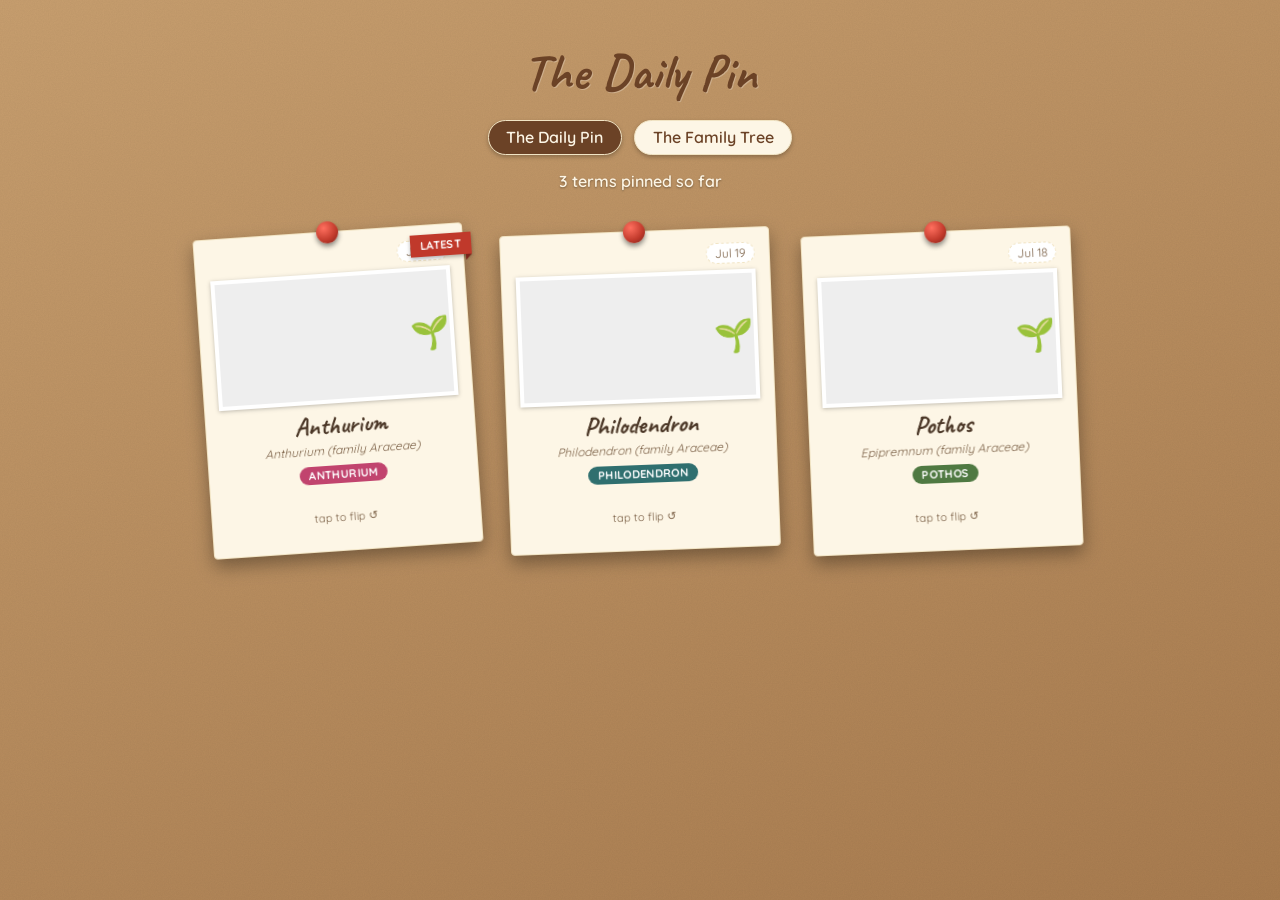
==== index.html @ f874bfda "initial commit" ====
<!DOCTYPE html>
<html lang="en">
<head>
<meta charset="UTF-8" />
<meta name="viewport" content="width=device-width, initial-scale=1.0" />
<title>Plant of the Day</title>
<link rel="preconnect" href="https://fonts.googleapis.com" />
<link href="https://fonts.googleapis.com/css2?family=Caveat:wght@600;700&family=Quicksand:wght@500;600;700&display=swap" rel="stylesheet" />
<link rel="stylesheet" href="css/style.css" />
</head>
<body>
  <header class="site-header">
    <div class="banner">
      <h1>The Daily Pin</h1>
    </div>
    <nav class="site-nav">
      <a class="nav-link is-active" href="index.html">The Daily Pin</a>
      <a class="nav-link" href="tree.html">The Family Tree</a>
    </nav>
  </header>

  <main>
    <p id="streak" class="streak"></p>
    <div id="board" class="board"></div>
  </main>

  <script src="js/plants.js"></script>
  <script src="js/app.js"></script>
</body>
</html>
---- css/style.css ----
:root {
  --cork: #c89f6f;
  --cork-dark: #a97c4f;
  --cork-shadow: #8a6239;
  --frame: #6b4226;
  --cream: #fdf6e6;
  --cream-edge: #f1e4c4;
  --ink: #4a3626;
  --ink-soft: #7a5f45;
  --pin-red: #c0392b;
  --pin-shine: #ff6f5e;
  --vine: #8a6239;

  --pothos: #4f7942;
  --philodendron: #2f6f6f;
  --anthurium: #c1446e;

  font-family: "Quicksand", "Segoe UI", system-ui, sans-serif;
}

* {
  box-sizing: border-box;
}

body {
  margin: 0;
  min-height: 100vh;
  color: var(--ink);
  background-color: var(--cork);
  background-image:
    url("data:image/svg+xml,%3Csvg xmlns='http://www.w3.org/2000/svg'%3E%3Cfilter id='n'%3E%3CfeTurbulence type='fractalNoise' baseFrequency='0.85' numOctaves='2' stitchTiles='stitch'/%3E%3CfeColorMatrix type='matrix' values='0 0 0 0 0 0 0 0 0 0 0 0 0 0 0 0 0 0 0.05 0'/%3E%3C/filter%3E%3Crect width='100%25' height='100%25' filter='url(%23n)'/%3E%3C/svg%3E"),
    linear-gradient(160deg, var(--cork) 0%, var(--cork-dark) 100%);
  padding: 0.5rem 0.5rem 3rem;
}

/* ---------- Header ---------- */

.site-header {
  text-align: center;
  padding: 2rem 1rem 1rem;
}

.banner h1 {
  font-family: "Caveat", cursive;
  font-size: 3.2rem;
  color: var(--frame);
  margin: 0;
  text-shadow: 1px 1px 0 rgba(255, 255, 255, 0.25);
}

.subtitle {
  font-size: 0.95rem;
  color: var(--ink-soft);
  margin-top: 0.25rem;
}

.site-nav {
  margin-top: 1rem;
  display: flex;
  justify-content: center;
  gap: 0.75rem;
}

.nav-link {
  text-decoration: none;
  font-weight: 600;
  color: var(--frame);
  background: var(--cream);
  padding: 0.4rem 1.1rem;
  border-radius: 999px;
  box-shadow: 0 2px 4px rgba(0, 0, 0, 0.25);
  border: 1px solid var(--cream-edge);
  transition: transform 0.15s ease;
}

.nav-link:hover {
  transform: translateY(-2px);
}

.nav-link.is-active {
  background: var(--frame);
  color: var(--cream);
}

.streak {
  text-align: center;
  color: var(--cream);
  font-weight: 600;
  text-shadow: 0 1px 2px rgba(0, 0, 0, 0.35);
  margin: 0 0 1rem;
}

/* ---------- Board & Cards ---------- */

.board {
  display: flex;
  flex-wrap: wrap;
  justify-content: center;
  gap: 2.5rem 2rem;
  padding: 1.5rem 2rem;
  max-width: 1100px;
  margin: 0 auto;
}

.card {
  position: relative;
  width: 270px;
  height: 320px;
  perspective: 1200px;
  transform: rotate(var(--tilt, 0deg));
  transition: transform 0.2s ease;
}

.card:hover {
  transform: rotate(var(--tilt, 0deg)) translateY(-4px);
}

.pin {
  position: absolute;
  top: -10px;
  left: 50%;
  transform: translateX(-50%);
  width: 22px;
  height: 22px;
  border-radius: 50%;
  background: radial-gradient(circle at 35% 30%, var(--pin-shine), var(--pin-red) 60%, #7a231a 100%);
  box-shadow: 0 3px 5px rgba(0, 0, 0, 0.45);
  z-index: 5;
}

.ribbon {
  position: absolute;
  top: 10px;
  right: -8px;
  background: var(--pin-red);
  color: #fff;
  font-size: 0.7rem;
  font-weight: 700;
  letter-spacing: 0.04em;
  text-transform: uppercase;
  padding: 0.25rem 0.6rem;
  box-shadow: 0 2px 4px rgba(0, 0, 0, 0.3);
  z-index: 5;
}

.ribbon::after {
  content: "";
  position: absolute;
  right: 0;
  bottom: -6px;
  border-width: 6px 6px 0 0;
  border-style: solid;
  border-color: #7a231a transparent transparent transparent;
}

.card-inner {
  position: relative;
  width: 100%;
  height: 100%;
  transition: transform 0.6s cubic-bezier(0.4, 0.2, 0.2, 1);
  transform-style: preserve-3d;
  cursor: pointer;
}

.card.flipped .card-inner {
  transform: rotateY(180deg);
}

.card-face {
  position: absolute;
  inset: 0;
  backface-visibility: hidden;
  background: var(--cream);
  border: 1px solid var(--cream-edge);
  border-radius: 4px;
  box-shadow: 0 8px 18px rgba(0, 0, 0, 0.35);
  padding: 0.9rem;
  display: flex;
  flex-direction: column;
  align-items: center;
  text-align: center;
}

.card-back {
  transform: rotateY(180deg);
  align-items: flex-start;
  text-align: left;
  overflow-y: auto;
}

.pin-date {
  align-self: flex-end;
  font-size: 0.75rem;
  color: var(--ink-soft);
  background: #fff;
  border: 1px dashed var(--cream-edge);
  padding: 0.1rem 0.5rem;
  border-radius: 999px;
  margin-bottom: 0.4rem;
}

.photo {
  width: 100%;
  height: 130px;
  border: 4px solid #fff;
  box-shadow: 0 1px 4px rgba(0, 0, 0, 0.25);
  overflow: hidden;
  background: #eee;
}

.photo img {
  width: 100%;
  height: 100%;
  object-fit: cover;
  display: block;
}

.photo--broken img {
  visibility: hidden;
}

.photo--broken {
  display: flex;
  align-items: center;
  justify-content: center;
}

.photo--broken::after {
  content: "🌱";
  font-size: 2rem;
}

.plant-name {
  font-family: "Caveat", cursive;
  font-size: 1.6rem;
  margin: 0.5rem 0 0;
  color: var(--ink);
  line-height: 1.1;
}

.scientific-name {
  font-style: italic;
  font-size: 0.75rem;
  color: var(--ink-soft);
  margin: 0.15rem 0 0.5rem;
}

.tag {
  display: inline-block;
  font-size: 0.7rem;
  font-weight: 700;
  color: #fff;
  padding: 0.15rem 0.6rem;
  border-radius: 999px;
  text-transform: uppercase;
  letter-spacing: 0.03em;
}

.tag--pothos {
  background: var(--pothos);
}

.tag--philodendron {
  background: var(--philodendron);
}

.tag--anthurium {
  background: var(--anthurium);
}

.flip-hint {
  margin-top: auto;
  font-size: 0.7rem;
  color: var(--ink-soft);
}

.card-back h4 {
  margin: 0 0 0.5rem;
  font-size: 0.95rem;
  color: var(--frame);
}

.card-back ul {
  margin: 0;
  padding-left: 1.1rem;
  font-size: 0.82rem;
  line-height: 1.5;
}

.card-back .features li {
  margin-bottom: 0.45rem;
}

/* ---------- Family Tree page ---------- */

.tree-wrap {
  max-width: 1100px;
  margin: 1rem auto 3rem;
  overflow-x: auto;
  padding: 1rem;
}

.family-block {
  margin-bottom: 2rem;
}

.family-name {
  text-align: center;
  font-family: "Caveat", cursive;
  font-size: 2rem;
  color: var(--cream);
  text-shadow: 0 1px 2px rgba(0, 0, 0, 0.35);
  margin-bottom: 0;
}

.tree,
.tree ul {
  display: flex;
  justify-content: center;
  padding-top: 24px;
}

.tree {
  padding-top: 0;
}

.tree,
.tree ul,
.tree li {
  list-style: none;
  margin: 0;
  position: relative;
}

.tree li {
  display: flex;
  flex-direction: column;
  align-items: center;
  padding: 24px 10px 0;
}

.tree li::before,
.tree li::after {
  content: "";
  position: absolute;
  top: 0;
  right: 50%;
  width: 50%;
  height: 24px;
  border-top: 2px solid var(--frame);
}

.tree li::after {
  right: auto;
  left: 50%;
  border-left: 2px solid var(--frame);
}

.tree li:only-child::before,
.tree li:only-child::after {
  display: none;
}

.tree li:only-child {
  padding-top: 0;
}

.tree li:first-child::before,
.tree li:last-child::after {
  border: 0 none;
}

.tree li:last-child::before {
  border-right: 2px solid var(--frame);
  border-radius: 0 6px 0 0;
}

.tree li:first-child::after {
  border-radius: 6px 0 0 0;
}

.tree ul::before {
  content: "";
  position: absolute;
  top: 0;
  left: 50%;
  border-left: 2px solid var(--frame);
  width: 0;
  height: 24px;
}

.tree-node {
  display: inline-block;
  background: var(--cream);
  border: 1px solid var(--cream-edge);
  border-radius: 8px;
  padding: 0.5rem 0.9rem;
  box-shadow: 0 3px 6px rgba(0, 0, 0, 0.3);
  font-weight: 700;
  white-space: nowrap;
}

.tree-node .tree-sci {
  display: block;
  font-style: italic;
  font-weight: 500;
  font-size: 0.7rem;
  color: var(--ink-soft);
}

.tree-node--root {
  background: var(--frame);
  color: var(--cream);
  font-family: "Caveat", cursive;
  font-size: 1.4rem;
}

.tree-node--pothos {
  border-top: 4px solid var(--pothos);
}

.tree-node--philodendron {
  border-top: 4px solid var(--philodendron);
}

.tree-node--anthurium {
  border-top: 4px solid var(--anthurium);
}

@media (max-width: 480px) {
  body {
    border-width: 10px;
  }
  .banner h1 {
    font-size: 2.3rem;
  }
  .card {
    width: 190px;
    height: 300px;
  }
}
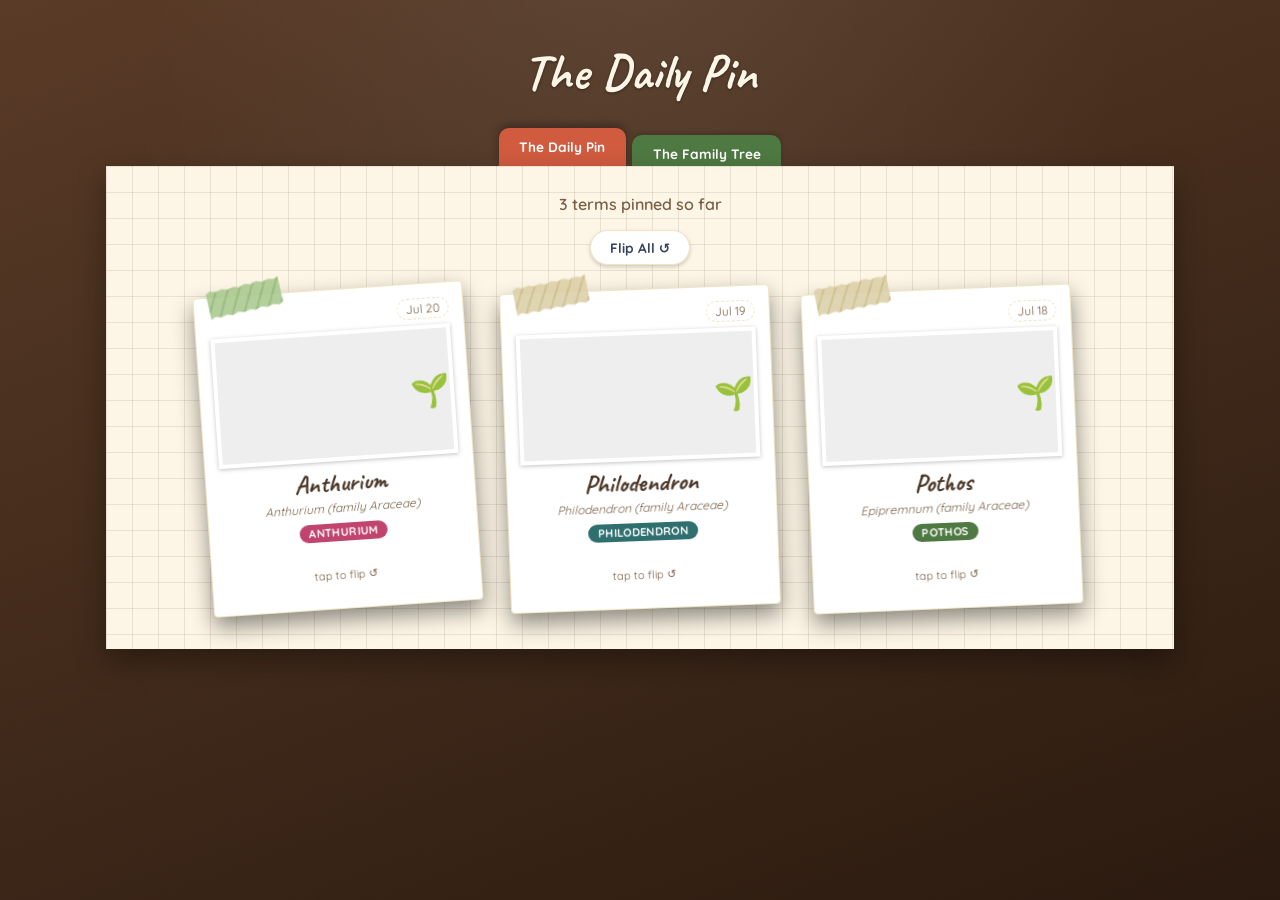
==== commit f89288d3: "change to notebook style" ====
--- a/index.html
+++ b/index.html
@@ -11,20 +11,30 @@
 <body>
   <header class="site-header">
     <div class="banner">
-      <h1>The Daily Pin</h1>
+      <h1 id="page-title">The Daily Pin</h1>
     </div>
-    <nav class="site-nav">
-      <a class="nav-link is-active" href="index.html">The Daily Pin</a>
-      <a class="nav-link" href="tree.html">The Family Tree</a>
+    <nav class="site-nav" role="tablist">
+      <button class="nav-tab nav-tab--daily is-active" data-view="daily" role="tab" aria-selected="true">The Daily Pin</button>
+      <button class="nav-tab nav-tab--tree" data-view="tree" role="tab" aria-selected="false">The Family Tree</button>
     </nav>
   </header>
 
   <main>
-    <p id="streak" class="streak"></p>
-    <div id="board" class="board"></div>
+    <div class="notebook-pages">
+      <section id="view-daily" class="view is-active">
+        <p id="streak" class="streak"></p>
+        <button id="flip-all" class="flip-all-btn" type="button">Flip All ↺</button>
+        <div id="board" class="board"></div>
+      </section>
+      <section id="view-tree" class="view">
+        <div id="tree-wrap" class="tree-wrap"></div>
+      </section>
+    </div>
   </main>
 
   <script src="js/plants.js"></script>
   <script src="js/app.js"></script>
+  <script src="js/tree.js"></script>
+  <script src="js/router.js"></script>
 </body>
 </html>
--- a/css/style.css
+++ b/css/style.css
@@ -1,19 +1,25 @@
 :root {
-  --cork: #c89f6f;
-  --cork-dark: #a97c4f;
-  --cork-shadow: #8a6239;
-  --frame: #6b4226;
+  --desk: #5c3d28;
+  --desk-dark: #2c1b10;
+  --frame: #33465c;
   --cream: #fdf6e6;
   --cream-edge: #f1e4c4;
   --ink: #4a3626;
   --ink-soft: #7a5f45;
-  --pin-red: #c0392b;
-  --pin-shine: #ff6f5e;
   --vine: #8a6239;
+  --tape: #dcd0a8;
+  --tape-stripe: #c9bb87;
+  --tape-green: #a9c98f;
+  --tape-green-stripe: #8fb372;
+  --grid-line: rgba(122, 95, 69, 0.14);
 
   --pothos: #4f7942;
   --philodendron: #2f6f6f;
   --anthurium: #c1446e;
+  --tab-daily: #b3432b;
+  --tab-daily-active: #d15b3f;
+  --tab-tree: #4f7942;
+  --tab-tree-active: #6b9a5b;
 
   font-family: "Quicksand", "Segoe UI", system-ui, sans-serif;
 }
@@ -26,10 +32,11 @@
   margin: 0;
   min-height: 100vh;
   color: var(--ink);
-  background-color: var(--cork);
+  background-color: var(--desk-dark);
   background-image:
-    url("data:image/svg+xml,%3Csvg xmlns='http://www.w3.org/2000/svg'%3E%3Cfilter id='n'%3E%3CfeTurbulence type='fractalNoise' baseFrequency='0.85' numOctaves='2' stitchTiles='stitch'/%3E%3CfeColorMatrix type='matrix' values='0 0 0 0 0 0 0 0 0 0 0 0 0 0 0 0 0 0 0.05 0'/%3E%3C/filter%3E%3Crect width='100%25' height='100%25' filter='url(%23n)'/%3E%3C/svg%3E"),
-    linear-gradient(160deg, var(--cork) 0%, var(--cork-dark) 100%);
+    url("data:image/svg+xml,%3Csvg xmlns='http://www.w3.org/2000/svg'%3E%3Cfilter id='n'%3E%3CfeTurbulence type='fractalNoise' baseFrequency='0.85' numOctaves='2' stitchTiles='stitch'/%3E%3CfeColorMatrix type='matrix' values='0 0 0 0 0 0 0 0 0 0 0 0 0 0 0 0 0 0 0.06 0'/%3E%3C/filter%3E%3Crect width='100%25' height='100%25' filter='url(%23n)'/%3E%3C/svg%3E"),
+    radial-gradient(ellipse at 50% -10%, rgba(255, 255, 255, 0.08), transparent 55%),
+    linear-gradient(160deg, var(--desk) 0%, var(--desk-dark) 100%);
   padding: 0.5rem 0.5rem 3rem;
 }
 
@@ -37,15 +44,15 @@
 
 .site-header {
   text-align: center;
-  padding: 2rem 1rem 1rem;
+  padding: 2rem 1rem 0;
 }
 
 .banner h1 {
   font-family: "Caveat", cursive;
   font-size: 3.2rem;
-  color: var(--frame);
+  color: var(--cream);
   margin: 0;
-  text-shadow: 1px 1px 0 rgba(255, 255, 255, 0.25);
+  text-shadow: 0 1px 3px rgba(0, 0, 0, 0.4);
 }
 
 .subtitle {
@@ -55,39 +62,105 @@
 }
 
 .site-nav {
-  margin-top: 1rem;
+  margin: 1.5rem 0 0;
   display: flex;
   justify-content: center;
-  gap: 0.75rem;
-}
-
-.nav-link {
-  text-decoration: none;
-  font-weight: 600;
-  color: var(--frame);
+  gap: 0.35rem;
+  padding: 0 1rem;
+}
+
+.nav-tab {
+  position: relative;
+  top: 7px;
+  font-family: "Quicksand", "Segoe UI", system-ui, sans-serif;
+  font-weight: 700;
+  font-size: 0.85rem;
+  color: #fff;
+  background: var(--tab-daily);
+  border: none;
+  padding: 0.6rem 1.3rem 0.7rem;
+  border-radius: 10px 10px 0 0;
+  cursor: pointer;
+  box-shadow: 0 -2px 4px rgba(0, 0, 0, 0.15);
+  transition: top 0.15s ease, box-shadow 0.15s ease;
+}
+
+.nav-tab--tree {
+  background: var(--tab-tree);
+}
+
+.nav-tab:hover {
+  top: 3px;
+}
+
+.nav-tab.is-active {
+  top: 0;
+  box-shadow: 0 -3px 8px rgba(0, 0, 0, 0.3);
+}
+
+.nav-tab--daily.is-active {
+  background: var(--tab-daily-active);
+}
+
+.nav-tab--tree.is-active {
+  background: var(--tab-tree-active);
+}
+
+/* ---------- Notebook pages ---------- */
+
+main {
+  max-width: 1100px;
+  margin: 0 auto;
+  padding: 0 1rem 3rem;
+}
+
+.notebook-pages {
+  position: relative;
+  box-shadow: 0 12px 28px rgba(0, 0, 0, 0.35);
   background: var(--cream);
-  padding: 0.4rem 1.1rem;
-  border-radius: 999px;
-  box-shadow: 0 2px 4px rgba(0, 0, 0, 0.25);
-  border: 1px solid var(--cream-edge);
-  transition: transform 0.15s ease;
-}
-
-.nav-link:hover {
-  transform: translateY(-2px);
-}
-
-.nav-link.is-active {
-  background: var(--frame);
-  color: var(--cream);
+}
+
+.view {
+  display: none;
+  box-sizing: border-box;
+  width: 100%;
+  padding: 1.75rem 1.5rem 2.5rem;
+  background-color: var(--cream);
+  background-image:
+    linear-gradient(var(--grid-line) 1px, transparent 1px),
+    linear-gradient(90deg, var(--grid-line) 1px, transparent 1px);
+  background-size: 26px 26px;
+}
+
+.view.is-active {
+  display: block;
 }
 
 .streak {
   text-align: center;
-  color: var(--cream);
+  color: var(--ink-soft);
   font-weight: 600;
-  text-shadow: 0 1px 2px rgba(0, 0, 0, 0.35);
   margin: 0 0 1rem;
+}
+
+.flip-all-btn {
+  display: block;
+  margin: 0 auto 1.5rem;
+  font-family: "Quicksand", "Segoe UI", system-ui, sans-serif;
+  font-weight: 700;
+  font-size: 0.85rem;
+  color: var(--frame);
+  background: #fff;
+  padding: 0.5rem 1.2rem;
+  border-radius: 999px;
+  box-shadow: 0 2px 4px rgba(0, 0, 0, 0.18);
+  border: 1px solid var(--cream-edge);
+  cursor: pointer;
+  transition: transform 0.15s ease;
+}
+
+.flip-all-btn:hover {
+  transform: translateY(-2px);
 }
 
 /* ---------- Board & Cards ---------- */
@@ -97,9 +170,6 @@
   flex-wrap: wrap;
   justify-content: center;
   gap: 2.5rem 2rem;
-  padding: 1.5rem 2rem;
-  max-width: 1100px;
-  margin: 0 auto;
 }
 
 .card {
@@ -117,40 +187,40 @@
 
 .pin {
   position: absolute;
-  top: -10px;
-  left: 50%;
-  transform: translateX(-50%);
-  width: 22px;
-  height: 22px;
-  border-radius: 50%;
-  background: radial-gradient(circle at 35% 30%, var(--pin-shine), var(--pin-red) 60%, #7a231a 100%);
-  box-shadow: 0 3px 5px rgba(0, 0, 0, 0.45);
+  top: -12px;
+  left: 14px;
+  width: 74px;
+  height: 28px;
+  background: repeating-linear-gradient(
+    118deg,
+    var(--tape) 0 9px,
+    var(--tape-stripe) 9px 11px
+  );
+  opacity: 0.88;
+  transform: rotate(-9deg);
+  box-shadow: 0 2px 3px rgba(0, 0, 0, 0.2);
+  clip-path: polygon(
+    0% 8%, 6% 0%, 14% 6%, 22% 1%, 30% 7%, 38% 2%, 46% 8%, 54% 1%,
+    62% 6%, 70% 0%, 78% 7%, 86% 2%, 94% 6%, 100% 0%,
+    100% 92%, 94% 100%, 86% 94%, 78% 99%, 70% 93%, 62% 100%,
+    54% 94%, 46% 99%, 38% 93%, 30% 100%, 22% 94%, 14% 99%, 6% 93%, 0% 100%
+  );
   z-index: 5;
-}
-
-.ribbon {
-  position: absolute;
-  top: 10px;
-  right: -8px;
-  background: var(--pin-red);
-  color: #fff;
-  font-size: 0.7rem;
-  font-weight: 700;
-  letter-spacing: 0.04em;
-  text-transform: uppercase;
-  padding: 0.25rem 0.6rem;
-  box-shadow: 0 2px 4px rgba(0, 0, 0, 0.3);
-  z-index: 5;
-}
-
-.ribbon::after {
-  content: "";
-  position: absolute;
-  right: 0;
-  bottom: -6px;
-  border-width: 6px 6px 0 0;
-  border-style: solid;
-  border-color: #7a231a transparent transparent transparent;
+  backface-visibility: hidden;
+}
+
+.card--today .pin {
+  background: repeating-linear-gradient(
+    118deg,
+    var(--tape-green) 0 9px,
+    var(--tape-green-stripe) 9px 11px
+  );
+}
+
+.card-back .pin {
+  left: auto;
+  right: 14px;
+  transform: rotate(9deg);
 }
 
 .card-inner {
@@ -170,10 +240,10 @@
   position: absolute;
   inset: 0;
   backface-visibility: hidden;
-  background: var(--cream);
+  background: #fff;
   border: 1px solid var(--cream-edge);
   border-radius: 4px;
-  box-shadow: 0 8px 18px rgba(0, 0, 0, 0.35);
+  box-shadow: 0 10px 22px rgba(0, 0, 0, 0.45);
   padding: 0.9rem;
   display: flex;
   flex-direction: column;
@@ -185,7 +255,6 @@
   transform: rotateY(180deg);
   align-items: flex-start;
   text-align: left;
-  overflow-y: auto;
 }
 
 .pin-date {
@@ -291,13 +360,16 @@
   margin-bottom: 0.45rem;
 }
 
+.card-back .features {
+  flex: 1 1 auto;
+  min-height: 0;
+  overflow-y: auto;
+}
+
 /* ---------- Family Tree page ---------- */
 
 .tree-wrap {
-  max-width: 1100px;
-  margin: 1rem auto 3rem;
   overflow-x: auto;
-  padding: 1rem;
 }
 
 .family-block {
@@ -308,8 +380,7 @@
   text-align: center;
   font-family: "Caveat", cursive;
   font-size: 2rem;
-  color: var(--cream);
-  text-shadow: 0 1px 2px rgba(0, 0, 0, 0.35);
+  color: var(--frame);
   margin-bottom: 0;
 }
 
@@ -391,11 +462,11 @@
 
 .tree-node {
   display: inline-block;
-  background: var(--cream);
+  background: #fff;
   border: 1px solid var(--cream-edge);
   border-radius: 8px;
   padding: 0.5rem 0.9rem;
-  box-shadow: 0 3px 6px rgba(0, 0, 0, 0.3);
+  box-shadow: 0 3px 6px rgba(0, 0, 0, 0.2);
   font-weight: 700;
   white-space: nowrap;
 }
@@ -438,4 +509,9 @@
     width: 190px;
     height: 300px;
   }
-}
+  .pin {
+    width: 56px;
+    height: 22px;
+    left: 10px;
+  }
+}
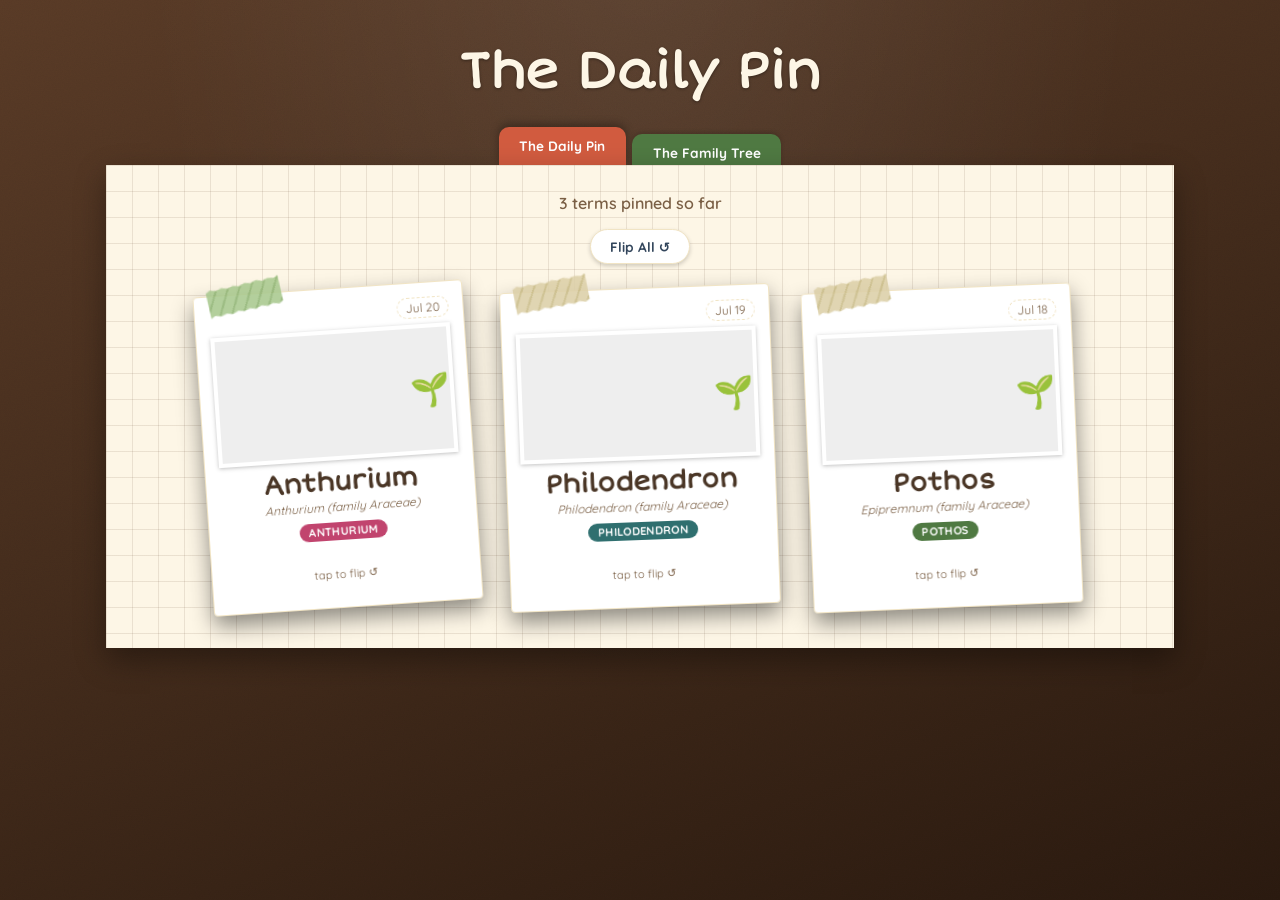
==== commit a940a675: "change fonts" ====
--- a/index.html
+++ b/index.html
@@ -5,7 +5,8 @@
 <meta name="viewport" content="width=device-width, initial-scale=1.0" />
 <title>Plant of the Day</title>
 <link rel="preconnect" href="https://fonts.googleapis.com" />
-<link href="https://fonts.googleapis.com/css2?family=Caveat:wght@600;700&family=Quicksand:wght@500;600;700&display=swap" rel="stylesheet" />
+<link rel="preconnect" href="https://fonts.gstatic.com" crossorigin />
+<link href="https://fonts.googleapis.com/css2?family=Quicksand:wght@500;600;700&family=Short+Stack&display=swap" rel="stylesheet" />
 <link rel="stylesheet" href="css/style.css" />
 </head>
 <body>
--- a/css/style.css
+++ b/css/style.css
@@ -48,7 +48,7 @@
 }
 
 .banner h1 {
-  font-family: "Caveat", cursive;
+  font-family: "Short Stack", cursive;
   font-size: 3.2rem;
   color: var(--cream);
   margin: 0;
@@ -300,7 +300,7 @@
 }
 
 .plant-name {
-  font-family: "Caveat", cursive;
+  font-family: "Short Stack", cursive;
   font-size: 1.6rem;
   margin: 0.5rem 0 0;
   color: var(--ink);
@@ -376,14 +376,6 @@
   margin-bottom: 2rem;
 }
 
-.family-name {
-  text-align: center;
-  font-family: "Caveat", cursive;
-  font-size: 2rem;
-  color: var(--frame);
-  margin-bottom: 0;
-}
-
 .tree,
 .tree ul {
   display: flex;
@@ -482,7 +474,7 @@
 .tree-node--root {
   background: var(--frame);
   color: var(--cream);
-  font-family: "Caveat", cursive;
+  font-family: "Short Stack", cursive;
   font-size: 1.4rem;
 }
 
